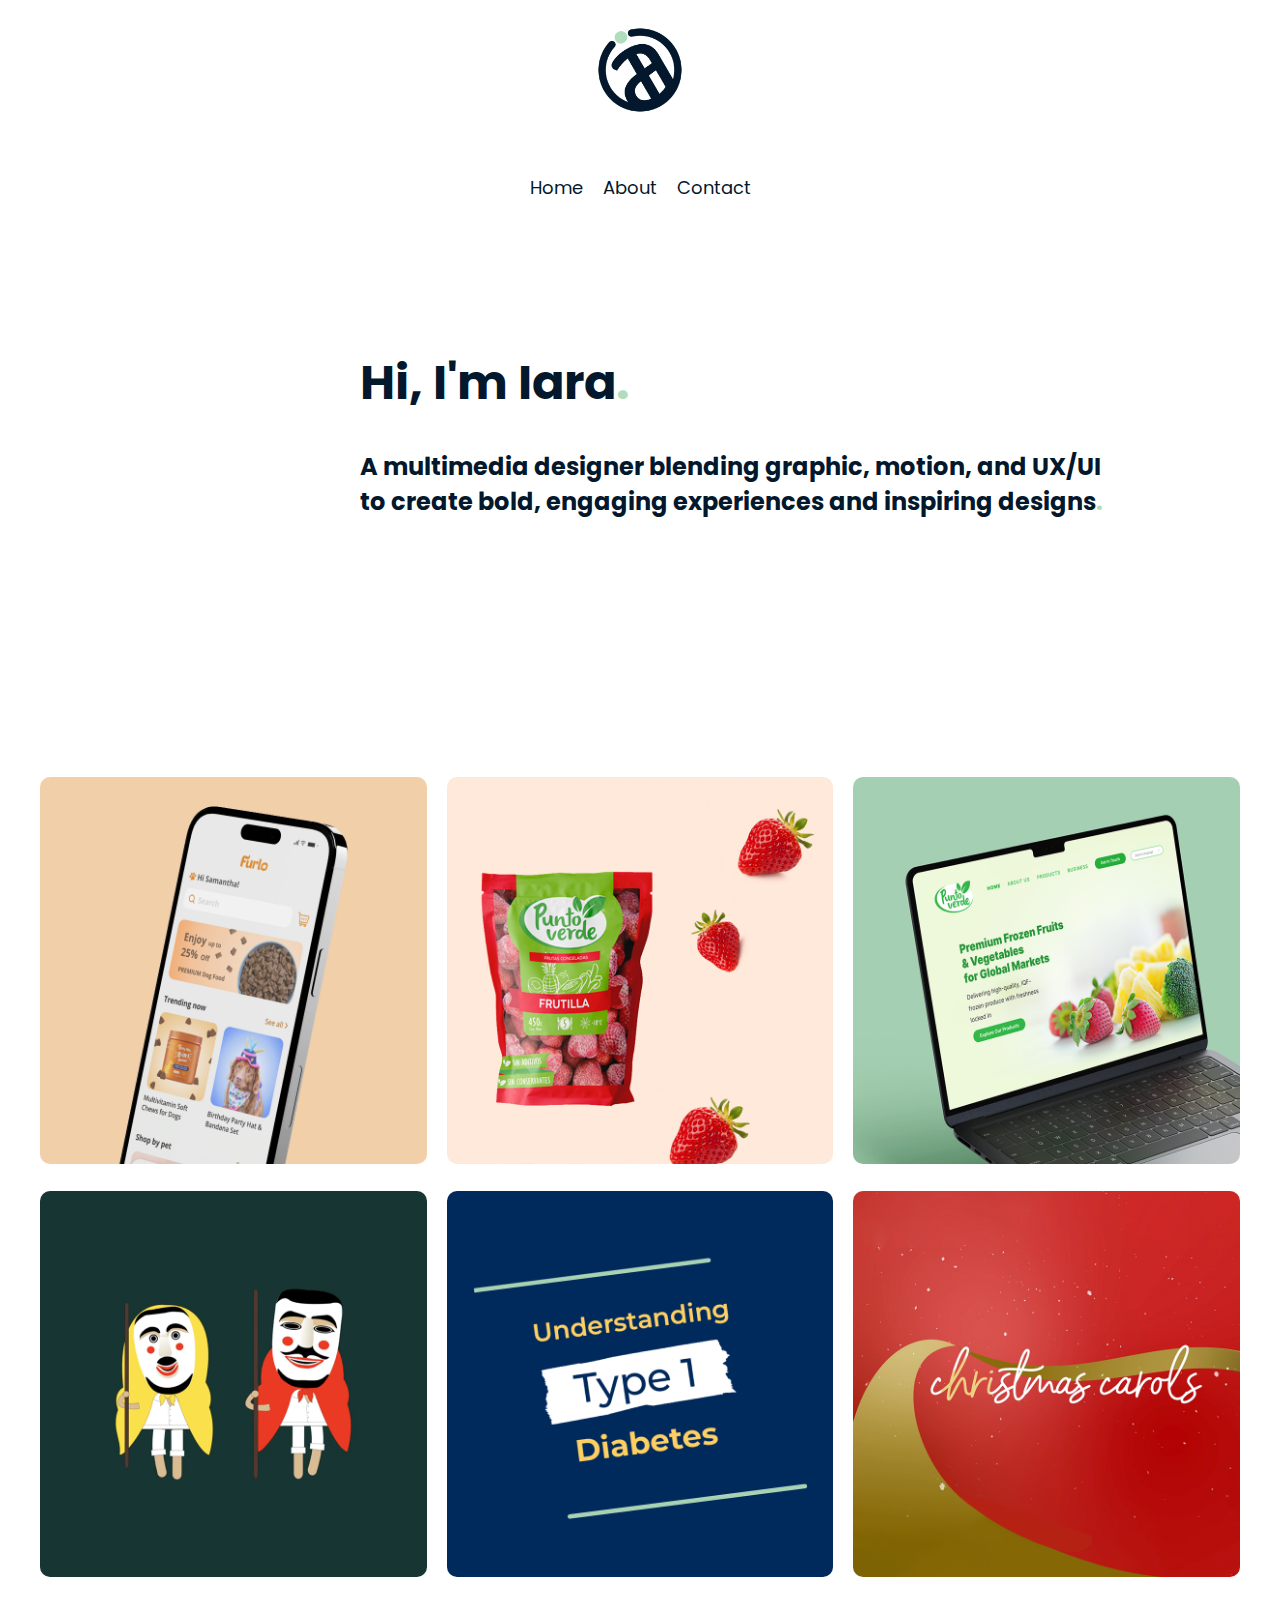
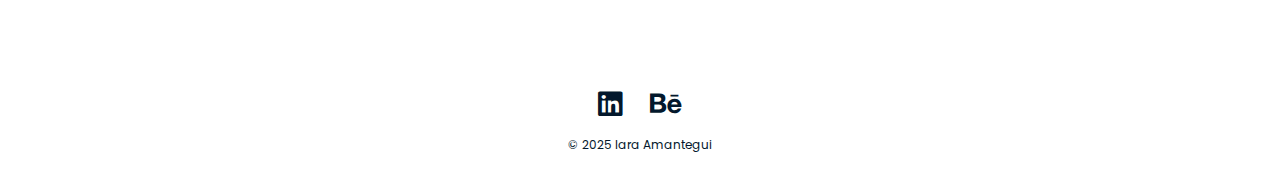
==== index.html @ 187eb7f8 "portfolio" ====
<!DOCTYPE html>
<html lang="en">
<head>
    <meta charset="UTF-8">
    <meta name="viewport" content="width=device-width, initial-scale=1.0">
    <meta name="description" content="Portfolio of Iara Amantegui, a multimedia designer specializing in graphic, motion, and UX/UI design.">
    <title>Portfolio - Iara Amantegui</title>
    <link rel="stylesheet" href="styles.css">
    <link rel="stylesheet" href="https://cdnjs.cloudflare.com/ajax/libs/font-awesome/5.15.4/css/all.min.css">
</head>
<body>
    <header>
        <div class="logo" aria-label="Logo">
            <img src="images/iara_logo.png" alt="Iara Amantegui Logo">
        </div>
        <nav>
            <ul>
                <li><a href="index.html">Home</a></li>
                <li><a href="about.html">About</a></li>
                <li><a href="contact.html">Contact</a></li>
            </ul>
        </nav>
    </header>
    
    <section class="hero">
        <h1>Hi, I'm Iara</h1>
        <h2>A multimedia designer blending graphic, motion, and UX/UI<br>to create bold, engaging experiences and inspiring designs</h2>
    </section>
    
    <section class="gallery" aria-label="Portfolio Gallery">
        <div class="project">
            <a href="furlo.html">
                <img src="images/Thumbnail_Furlo.png" alt="View more Furlo App" title="Furlo App">
                <div class="overlay">
                    <div class="text">Furlo App - UX/UI</div>
                </div>
            </a>
        </div>
        <div class="project">
            <a href="puntoverdebrand.html">
                <img src="images/Thumbnail_PuntoVerde.png" alt="View more Punto Verde" title="Punto Verde">
                <div class="overlay">
                    <div class="text">Punto Verde - Branding/Visual Communication</div>
                </div>
            </a>
        </div>
        <div class="project">
            <a href="puntoverdeweb.html">
                <img src="images/Thumbnail_PuntoVerdeWeb.png" alt="View more Punto Verde Website" title="Punto Verde Website">
                <div class="overlay">
                    <div class="text">Punto Verde - Web Design - UX/UI</div>
                </div>
            </a>
        </div>
        <div class="project">
            <a href="santacruz.html">
                <img src="images/Thumbnail_SCZMotion.png" alt="View more Santa Cruz Motion Video" title="Santa Cruz Motion">
                <div class="overlay">
                    <div class="text">Santa Cruz - Motion Design</div>
                </div>
            </a>
        </div>
        <div class="project">
            <a href="diabetes.html">
                <img src="images/Thumbnail_DiabetesMotion.png" alt="View more Diabetes Animated Infographic" title="Diabetes Animated Infographic">
                <div class="overlay">
                    <div class="text">Diabetes Animated Infographic</div>
                </div>
            </a>
        </div>
        <div class="project">
            <a href="christmas.html">
                <img src="images/Thumbnail_ChristmasMotion.png" alt="View more Christmas Motion Video" title="Christmas Motion">
                <div class="overlay">
                    <div class="text">Christmas Ad - Motion</div>
                </div>
            </a>
        </div>
    </section>
    
    <footer>
        <div class="social-icons">
            <a href="https://www.linkedin.com/in/iaraamantegui/" target="_blank" aria-label="LinkedIn profile of Iara Amantegui" title="Visit my LinkedIn">
                <i class="fab fa-linkedin"></i>
            </a>
            <a href="https://www.behance.net/iaraamantegui" target="_blank" aria-label="Behance portfolio of Iara Amantegui" title="View my work on Behance">
                <i class="fab fa-behance"></i>
            </a>
        </div>
        <p>&copy; 2025 Iara Amantegui</p>
    </footer>
    
    
    <script src="script.js"></script>
</body>
</html>
---- styles.css ----
/* Import Fonts */
 @import url('https://fonts.googleapis.com/css2?family=Lato:ital,wght@0,100;0,300;0,400;0,700;0,900;1,100;1,300;1,400;1,700;1,900&family=Poppins:ital,wght@0,100;0,200;0,300;0,400;0,500;0,600;0,700;0,800;0,900;1,100;1,200;1,300;1,400;1,500;1,600;1,700;1,800;1,900&display=swap');

 /* Global Styles */
 body {
     font-family: 'Poppins', sans-serif;
     background-color: white;
     color: #03182c;
     text-align: center;
     margin: 0;
     padding: 0;
 }
 
 /* Header Styles */
 header {
     display: flex;
     flex-direction: column;
     align-items: center;
     padding: 0;
     background-color: white;
     width: 100%;
     max-width: 1200px;
     margin: auto;
 }
 
 .logo {
     font-weight: bold;
     font-size: 20px;
     display: block;
     padding: 20px 0;
 }
 
 .logo img {
     width: 100px;
     height: auto;
 }
 
 /* Navigation Styles */
 nav {
     display: flex;
     justify-content: center;
     padding: 10px 0;
 }
 
 nav ul {
     list-style: none;
     display: flex;
     gap: 20px;
     padding: 0;
 }
 
 nav ul li {
     display: inline;
 }
 
 nav ul li a {
     text-decoration: none;
     color: #03182c;
     font-size: 18px;
     font-family: 'Poppins', sans-serif;
 }
 
 nav ul li a:hover {
     color: #afddbd;
     text-decoration: underline;
 }
 
 /* Hero Section Styles */
 .hero {
     padding: 20px;
     text-align: center;
     height: 40vh;
     display: flex;
     flex-direction: column;
     justify-content: center;
     align-items: center;
 }
 
 .hero h1 {
     font-size: 3em;
     margin-bottom: 10px;
     text-align: left;
     width: 100%;
     margin-left: 680px;
 }
 
 .hero h2 {
     font-size: 1.5em;
     text-align: left;
     width: 100%;
     margin-left: 680px;
 }
 
 .hero h1::after,
 .hero h2::after {
     content: '.';
     color: #afddbd;
 }
 
 /* Gallery Styles */
 .gallery {
     display: grid;
     grid-template-columns: repeat(3, 1fr);
     gap: 20px;
     padding: 20px;
     max-width: 1200px;
     margin: 130px auto 0;
 }
 
 .project img {
     width: 100%;
     height: auto;
     border-radius: 10px;
     transition: transform 0.3s ease;
 }
 
 .project img:hover {
     transform: scale(1.05);
 }
 
 /* General styles for all images */
 img {
     width: 100%; /* Full width for images */
     height: auto; /* Maintain aspect ratio */
     transition: transform 0.3s ease; /* Transition for scaling */
 }
 
 /* Hover scaling effect for all images */
 img:hover {
     transform: scale(1.05); /* Scale effect on hover */
 }
 
 /* Styles specific to the gallery in index.html */
 .gallery .project {
     position: relative; /* Positioning context for the overlay */
     overflow: hidden; /* Hide overflow to keep the overlay within bounds */
 }
 
 .gallery .overlay {
     position: absolute; /* Position overlay absolutely within the project */
     top: 0;
     left: 0;
     right: 0;
     bottom: 0;
     background-color: rgba(0, 0, 0, 0.5); /* Use rgba for proper transparency */
     display: flex;
     justify-content: center;
     align-items: center;
     opacity: 0; /* Start hidden */
     transition: opacity 0.3s ease; /* Transition for fade effect */
    
 }
 
 /* Show overlay on hover for gallery images */
 .gallery .project:hover .overlay {
     opacity: 1; /* Show overlay on hover */
     
 }
 
 /* Apply hover scaling effect specifically for gallery images */
 .gallery .project img {
     transition: transform 0.3s ease; /* Ensure transition is applied */
    
 }
 
 .gallery .project:hover img {
     transform: scale(1.05); /* Scale effect on hover */
     
 }
 
 /* Footer Styles */
 footer {
     margin-top: 50px;
     padding: 20px;
     color: #03182c;
     text-align: center;
 }
 
 footer .social-icons {
     margin-bottom: 10px;
 }
 
 footer .social-icons a {
     color: #03182c;
     font-size: 28px; /* Increased size */
     margin: 0 10px;
     text-decoration: none;
     transition: transform 0.3s ease;
 }
 
 footer .social-icons a:hover {
     transform: scale(1.1);
     color: #afddbd;
 }
 
 footer p {
     font-size: 12px; /* Reduced size */
     margin-top: 5px;
 }
 
 /* About Section Styles */
 .about {
     max-width: 1200px;
     margin: 50px auto;
     padding: 20px;
     text-align: center;
 }
 
 .about-container {
     display: flex;
     align-items: center;
     justify-content: space-between;
     gap: 40px;
     flex-wrap: wrap;
 }
 
 .about-image img {
     width: 100%;
     height: auto;
     max-width: 550px; /* Ensure the image is responsive but doesn't stretch beyond 550px */
     border-radius: 10px;
 }
 
 .about-text {
     text-align: left;
     max-width: 600px;
 }
 
 .about-text h1 {
     font-size: 2em;
     margin-bottom: 10px;
 }
 
 .about-text p {
     font-size: 1.2em;
     line-height: 1.6;
 }
 
 .about-text ul {
     list-style-type: none;
     padding: 0;
 }
 
 .about-text ul li {
     font-size: 1.1em;
     margin-bottom: 5px;
 }
 
 .social-icons {
     margin-top: 10px;
 }
 
 .social-icons a {
     color: #03182c;
     font-size: 30px;
     margin-right: 15px;
     text-decoration: none;
     transition: transform 0.3s ease;
 }
 
 .social-icons a:hover {
     transform: scale(1.1);
 }
 
 /* Contact Section Styles */
 .contact {
     max-width: 1200px;
     margin: 50px auto;
     padding: 20px;
     text-align: center;
 }
 
 .contact-text {
     font-size: 1.2em;
     line-height: 1.6;
 }
 
 .contact h1 {
     font-size: 2.5em; /* Increased font size for a larger h1 */
     margin-bottom: 20px; /* Optional: adjust margin for spacing */
 }
 .social-icons a:hover {
    transform: scale(1.1);
    color: #afddbd;
}
 
 /* Project Page Styles */
 
 .project-hero img {
     margin-top: 50px;
     width: 100%;
     height: auto;
     display: block;
 }
 
 .project-content {
     max-width: 800px;
     margin: 40px auto;
     padding: 20px;
     text-align: center;
 }
 
 .project-content h1 {
     font-size: 4rem;
     margin-bottom: 10px;
 }
 
 .project-content p {
     font-size: 1.1rem;
     color: #555;
     margin-bottom: 20px;
 }
 
 .project-content h2 {
     font-size: 1.5rem;
     margin-top: 20px;
 }
 .project-content h3 {
     font-size: 1.5rem;
     color: #8ac59c;
  
 }
 .project-content ul {
     list-style: none;
     padding: 0;
 }
 
 .project-content ul li {
     font-size: 1.1rem;
     color: #444;
     margin: 5px 0;
 }
 .project-video {
     margin-top: 50px;
 }
 
 .project-video iframe {
     width: 100%;
     height: 600px;
     border-radius: 10px;
 }
 
 .prototype-button {
     display: inline-block;
     background-color: #03182c;
     color: white;
     padding: 12px 20px;
     font-size: 1.2rem;
     text-decoration: none;
     border-radius: 5px;
     transition: 0.3s;
     margin-top: 30px;
 }
 
 .prototype-button:hover {
     background-color: #afddbd;
 }
  
 .image-gallery {
    max-width: 1200px; /* Optional: limit the max width of the gallery */
    margin: auto; /* Center the gallery */
}

.row {
    display: flex; /* Use flexbox for side-by-side images */
    justify-content: center; /* Center the images */
    margin-bottom: 20px; /* Space between rows */
}

.row .project {
    flex: 1; /* Allow the project divs to grow equally */
    margin: 0 10px; /* Add margin between images */
}

.row img {
    width: 100%; /* Full width for images within the project */
    height: auto; /* Maintain aspect ratio */
    max-width: 600px; /* Set a maximum width for the images */
}

.full-width {
    width: calc(100% - 20px); /* Adjust width to account for margins */
    max-width: 100%; /* Ensure it doesn't exceed the container width */
    height: auto; /* Maintain aspect ratio */
    margin: 10px auto; /* Center the image and add vertical spacing */
}

.stack {
    display: flex; /* Use flexbox for stacked images */
    flex-direction: column; /* Stack images vertically */
    margin-bottom: 20px; /* Space below the stacked images */
}

.grid-4 {
    display: grid; /* Use grid for the last set of images */
    grid-template-columns: repeat(4, 1fr); /* 4 columns */
    gap: 20px; /* Space between grid items */
    margin-bottom: 20px; /* Space below the grid */
}

.grid-4 img {
    width: 100%; /* Full width for grid images */
    height: auto; /* Maintain aspect ratio */
}

.gallery .overlay .text {
    color: white; /* Text color */
    font-size: 18px; /* Font size */
    font-weight: bold; /* Make the text bold */
    text-align: center; /* Center the text */
    padding: 10px; /* Add some padding around the text */
    text-shadow: 1px 1px 2px rgba(0, 0, 0, 0.7); /* Add a subtle shadow for better readability */
}

 /* Responsive Styles */
 @media (max-width: 768px) {
     .hero {
         height: 60vh; /* Increase height to fill the screen */
         padding: 40px;
     }
 
     .hero h1 {
         font-size: 3em;
         margin-left: 0;
     }
 
     .hero h2 {
         font-size: 1.2em;
         margin-left: 0;
     }
 
     .gallery {
         grid-template-columns: 1fr; /* Stack gallery items vertically */
         margin: 20px auto 0;
     }
 
     .project img {
         max-width: 100%;
     }
 
     nav ul {
         flex-direction: column;
         gap: 10px;
     }
 
     footer {
         margin-top: 50px;
         padding: 20px;
         color: #03182c;
         text-align: center;
     }
 
     footer .social-icons {
         margin-bottom: 10px;
     }
 
     footer .social-icons a {
         color: #03182c;
         font-size: 60px;
         margin: 0 15px;
         text-decoration: none;
         transition: transform 0.3s ease;
     }
 
     footer .social-icons a:hover {
         transform: scale(1.1);
     }
 
     footer p {
         font-size: 14px;
     }
 
     /* About Section - Small Screens */
     .about-container {
         flex-direction: column; /* Stack the content vertically */
         align-items: center;
     }
 
     .about-image img {
         max-width: 100%; /* Ensure the image doesn't overflow */
     }
 
     .about-text {
         text-align: center; /* Center the text */
         max-width: 90%; /* Allow text to take more width */
     }
 
     .about-text h1 {
         font-size: 1.8em;
     }
 
     .about-text p {
         font-size: 1em;
     }
 
     .about-text ul li {
         font-size: 1em;
     }
 
     /* Contact Section - Small Screens */
     .contact-text {
         font-size: 1em; /* Make text a bit smaller */
         padding: 0 10px;
         text-align: center;
     }
 
     .contact form {
         width: 100%; /* Ensure the form elements span the width */
         padding: 20px;
     }
 
     .contact input, .contact textarea {
         width: 100%; /* Make input fields and text areas span the width */
         padding: 10px;
         font-size: 1em;
         margin-bottom: 15px;
     }
 
     .contact button {
         font-size: 1.2em;
         padding: 10px 20px;
     }
 }
 
 @media (max-width: 480px) {
     .hero {
         height: 70vh; /* Further adjust height for very small screens */
         padding: 30px;
     }
 
     .hero h1 {
         font-size: 1.8em;
     }
 
     .hero h2 {
         font-size: 1.1em;
     }
 
     footer p {
         font-size: 12px;
     }
 
     .contact-text {
         font-size: 0.9em; /* Further reduce text size */
     }
 
     .contact input, .contact textarea {
         font-size: 0.9em; /* Adjust input fields for small screens */
     }
 }
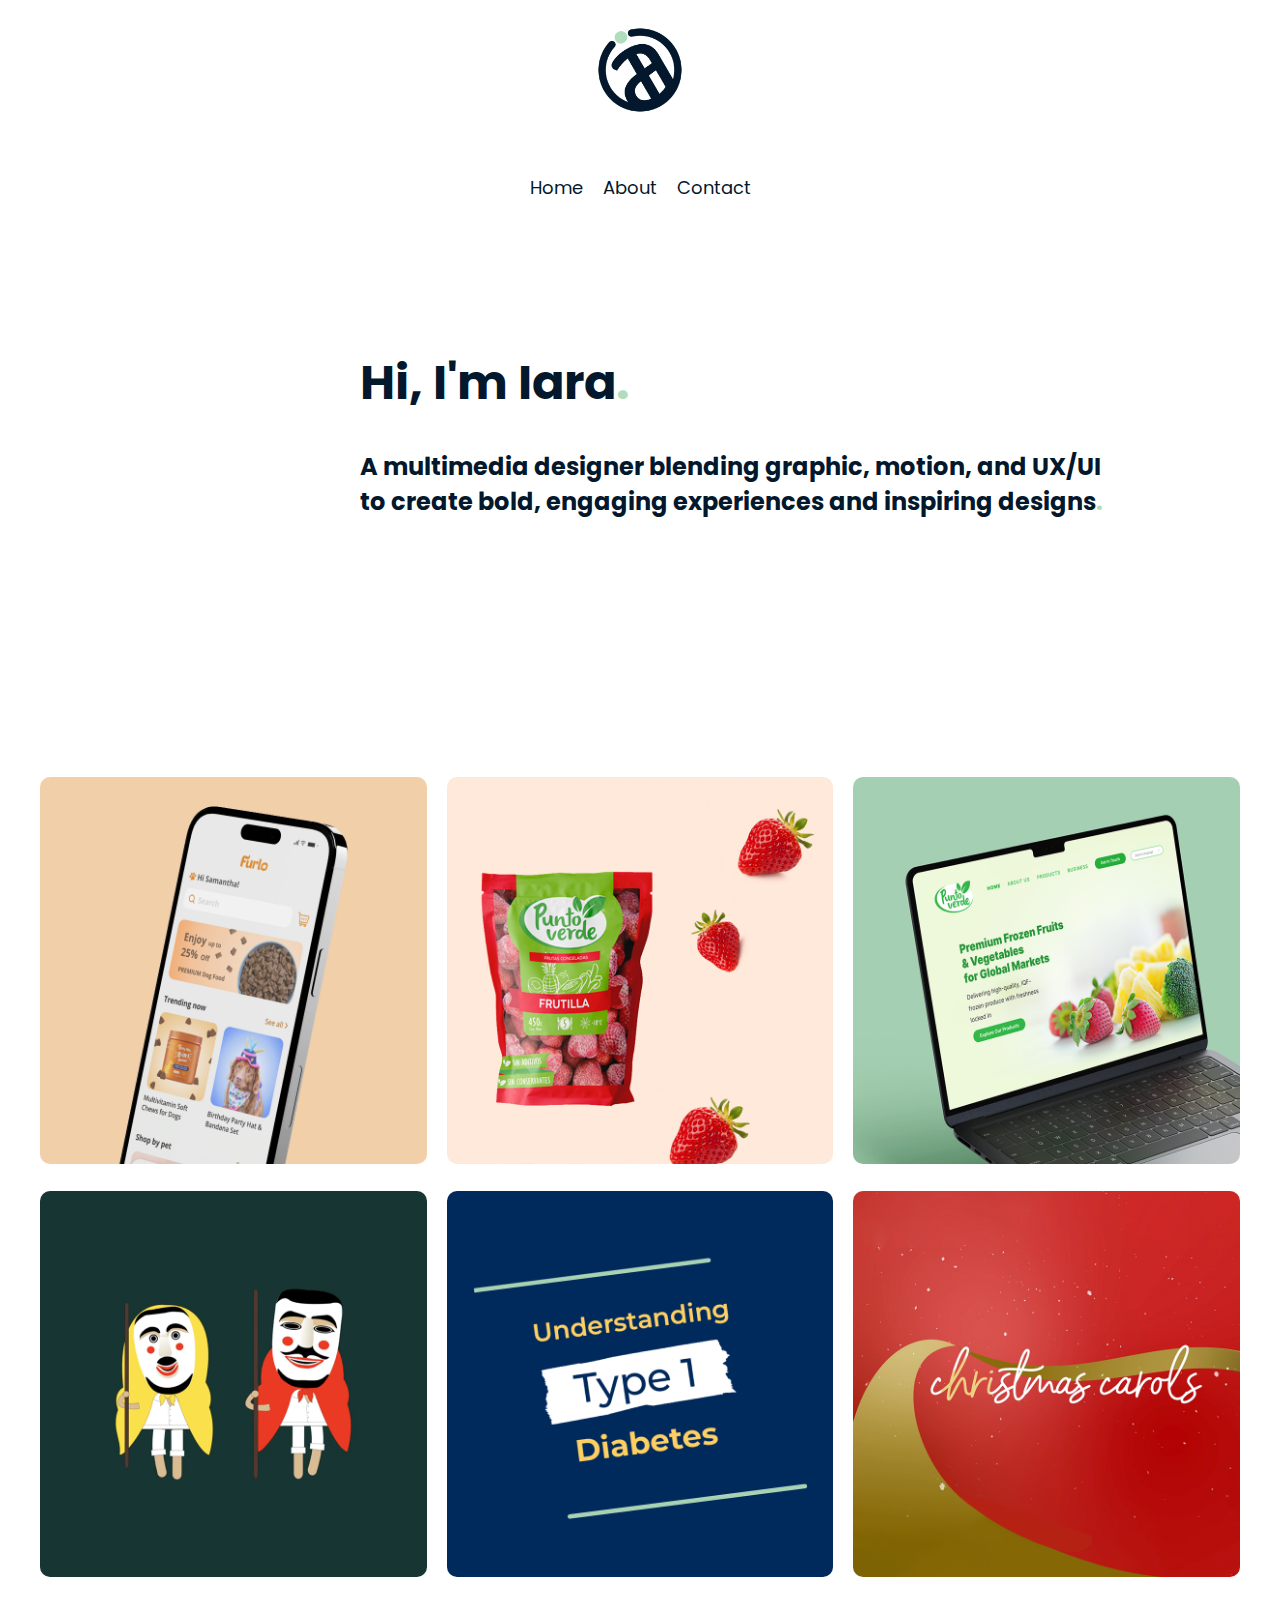
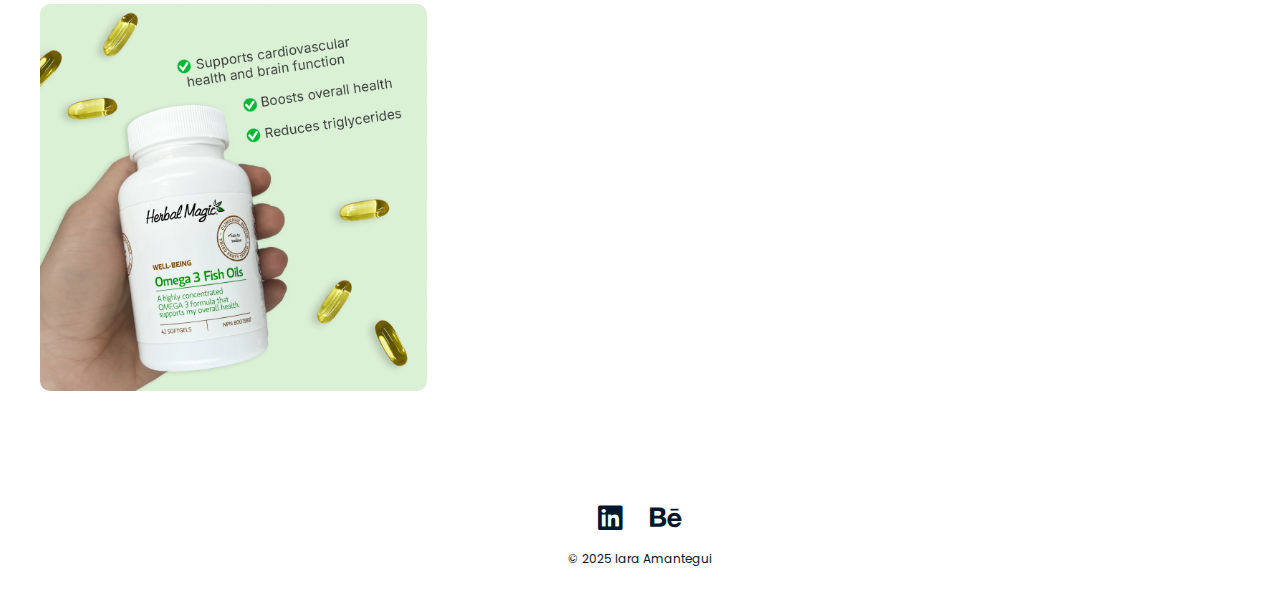
==== commit 7e3c01c0: "Updates" ====
--- a/index.html
+++ b/index.html
@@ -76,6 +76,14 @@
                 </div>
             </a>
         </div>
+        <div class="project">
+            <a href="herbalmagic.html">
+                <img src="images/Thumbnail_HerbalMagic.jpg" alt="View more Herbal Magic" title="Herbal Magic">
+                <div class="overlay">
+                    <div class="text">Herbal Magic - Digital Design & Motion</div>
+                </div>
+            </a>
+        </div>
     </section>
     
     <footer>
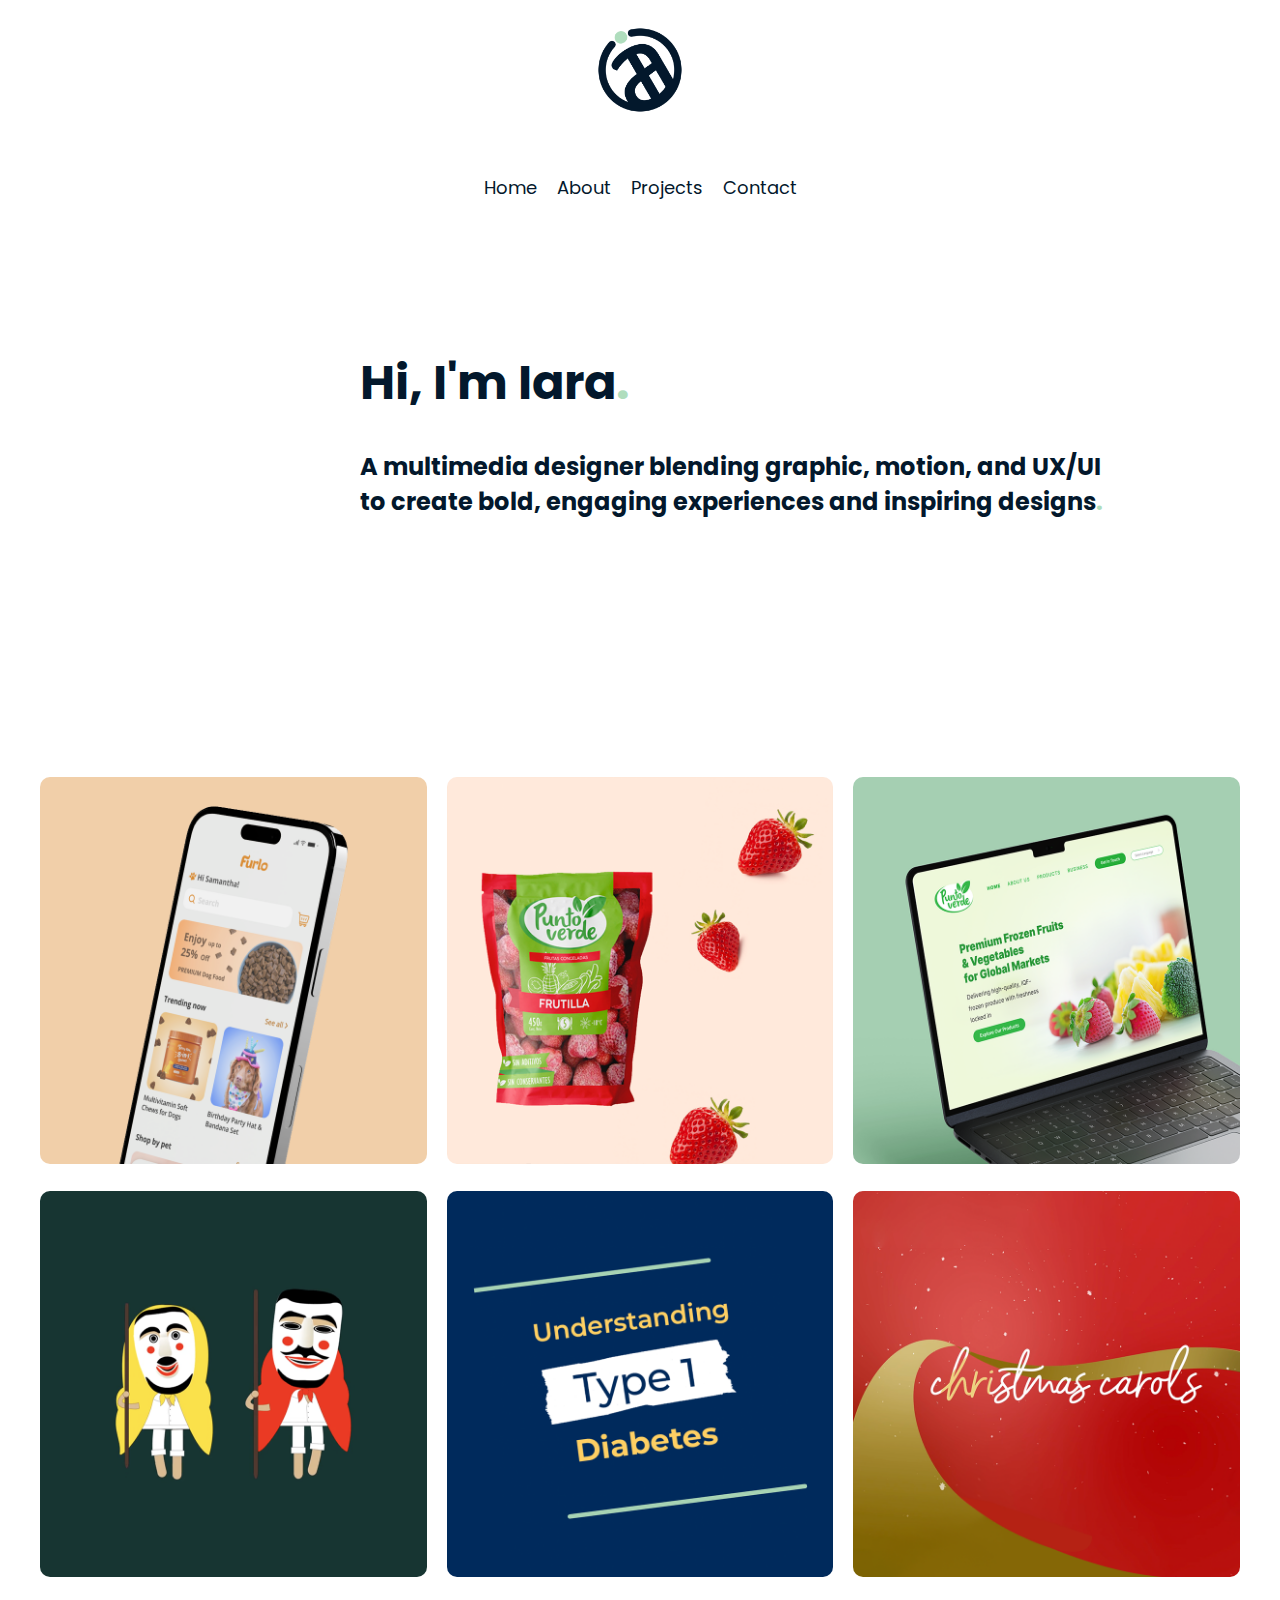
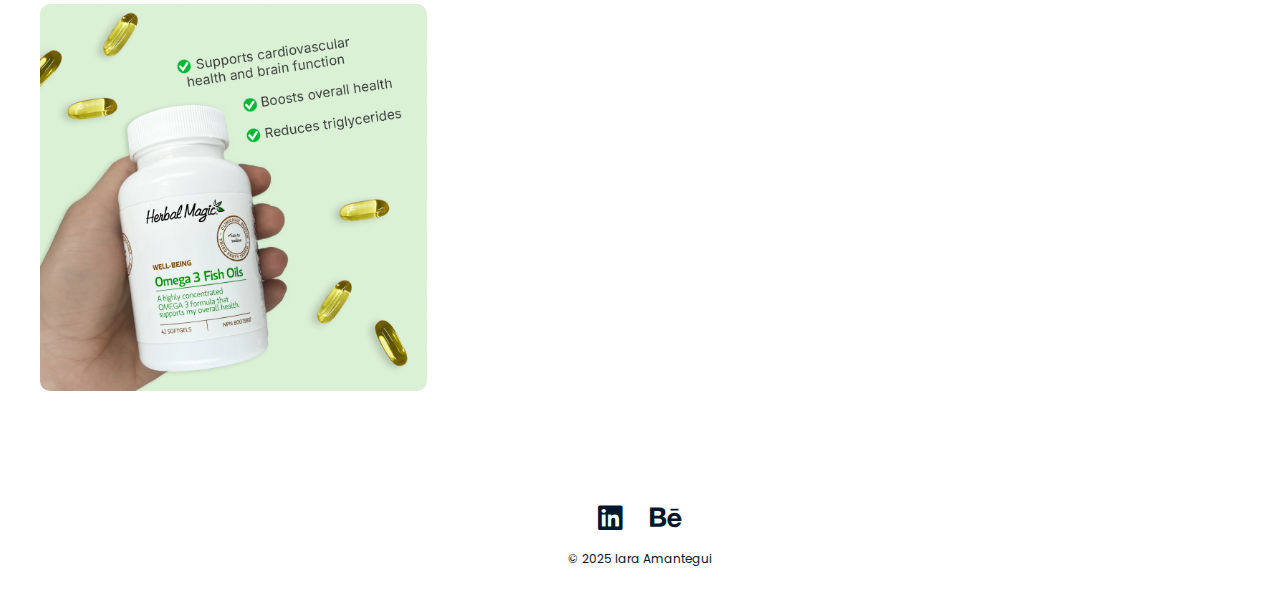
==== commit cd115bcf: "Updates" ====
--- a/index.html
+++ b/index.html
@@ -17,6 +17,7 @@
             <ul>
                 <li><a href="index.html">Home</a></li>
                 <li><a href="about.html">About</a></li>
+                <li><a href="#portfolio" id="projects">Projects</a></li>
                 <li><a href="contact.html">Contact</a></li>
             </ul>
         </nav>
@@ -27,7 +28,7 @@
         <h2>A multimedia designer blending graphic, motion, and UX/UI<br>to create bold, engaging experiences and inspiring designs</h2>
     </section>
     
-    <section class="gallery" aria-label="Portfolio Gallery">
+    <section class="gallery" id="portfolio" aria-label="Portfolio Gallery">
         <div class="project">
             <a href="furlo.html">
                 <img src="images/Thumbnail_Furlo.png" alt="View more Furlo App" title="Furlo App">
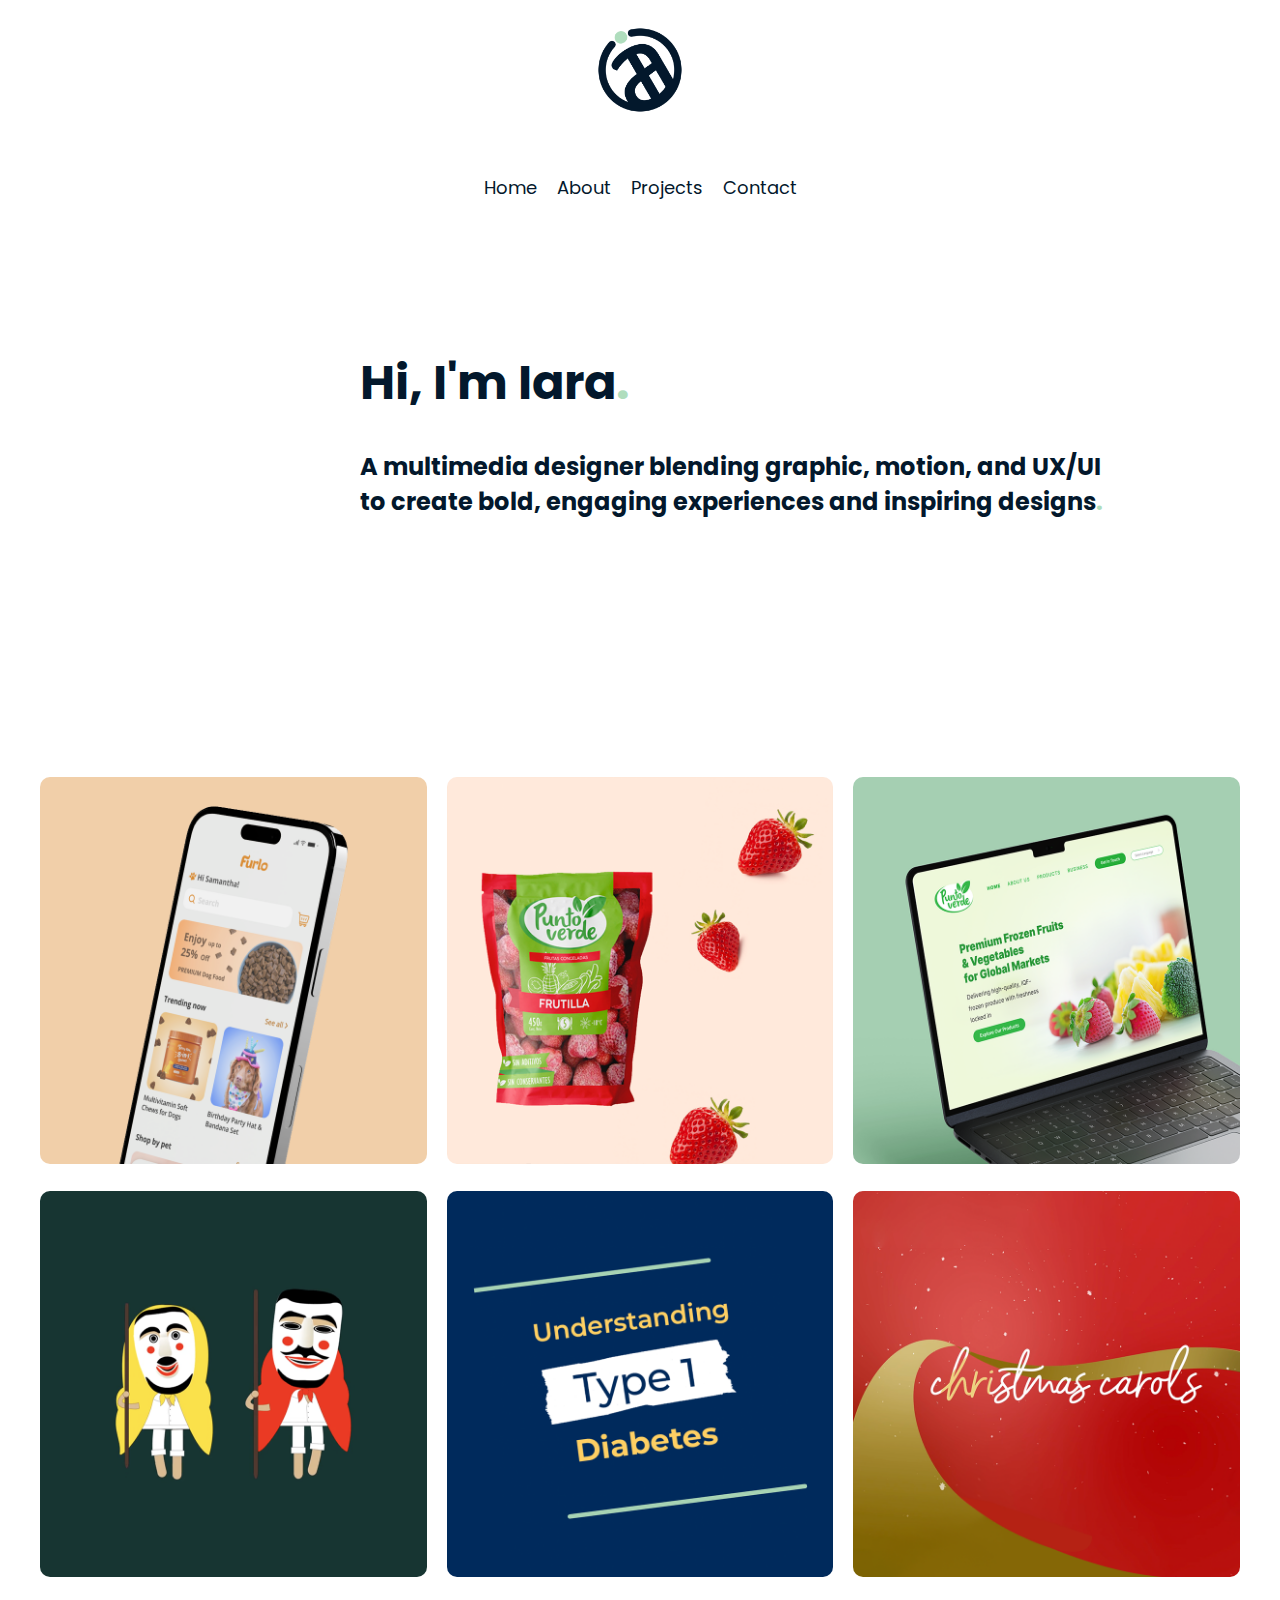
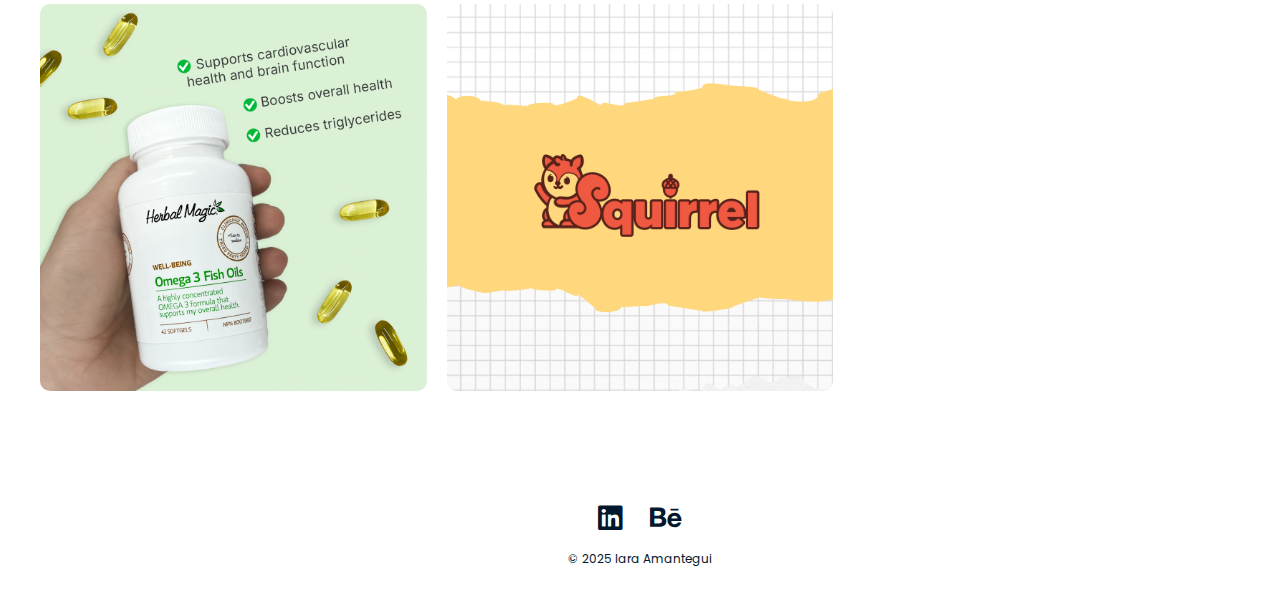
==== commit c3423774: "Updates" ====
--- a/index.html
+++ b/index.html
@@ -85,6 +85,14 @@
                 </div>
             </a>
         </div>
+        <div class="project">
+            <a href="squirrel.html">
+                <img src="images/Thumbnail_Squirrel.png" alt="View more Squirrel" title="Squirrel">
+                <div class="overlay">
+                    <div class="text">Squirrel - Motion, Logo & Character Design</div>
+                </div>
+            </a>
+        </div>
     </section>
     
     <footer>
